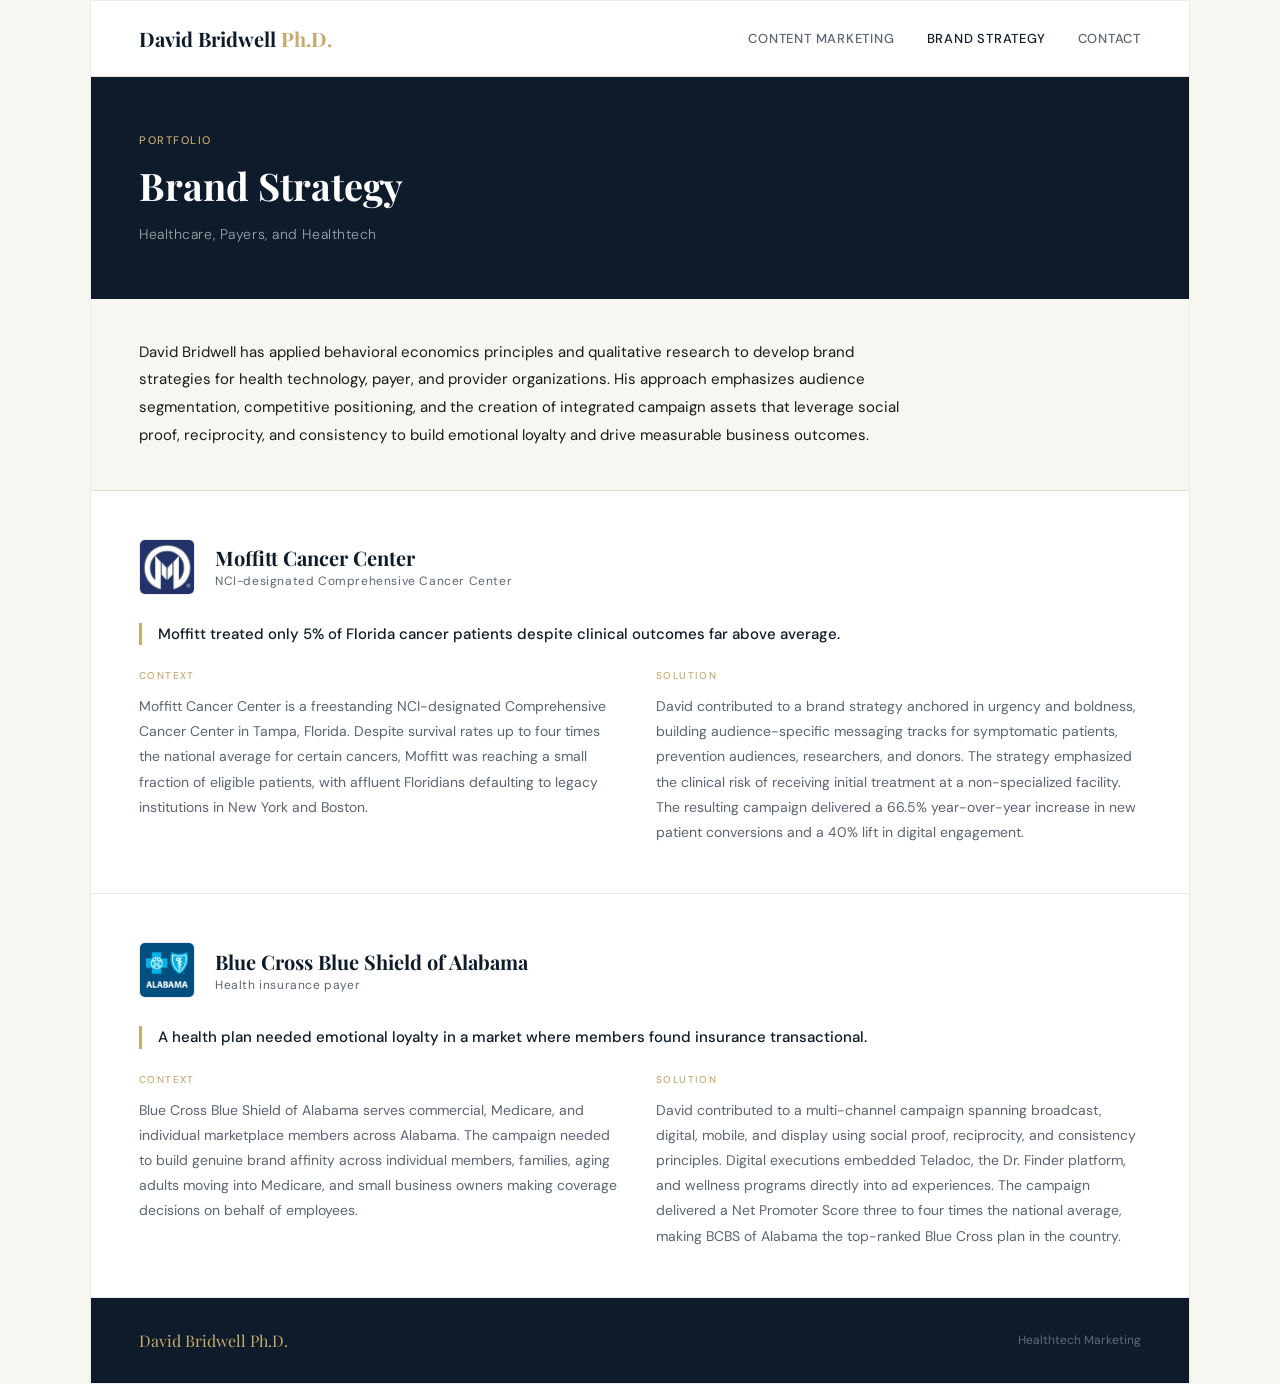
==== brand-strategy.html @ f3b4361e "Initial build of davidbridwell.info portfolio site Multi-page portfolio with homepage, content marke" ====
<!DOCTYPE html>
<html lang="en">
<head>
  <meta charset="UTF-8">
  <meta name="viewport" content="width=device-width, initial-scale=1.0">
  <title>Brand Strategy — David Bridwell Ph.D.</title>
  <link rel="stylesheet" href="styles.css">
</head>
<body>
  <div class="site-wrap">

    <nav class="site-nav">
      <a href="index.html" class="site-logo">David Bridwell <span>Ph.D.</span></a>
      <div class="nav-links">
        <a href="content-marketing.html" class="nav-link">Content Marketing</a>
        <a href="brand-strategy.html" class="nav-link active">Brand Strategy</a>
        <a href="contact.html" class="nav-link">Contact</a>
      </div>
    </nav>

    <div class="page-hero">
      <div class="page-eyebrow">Portfolio</div>
      <div class="page-title">Brand Strategy</div>
      <div class="page-subtitle">Healthcare, Payers, and Healthtech</div>
    </div>

    <div class="page-summary">
      <p>David Bridwell has applied behavioral economics principles and qualitative research to develop brand strategies for health technology, payer, and provider organizations. His approach emphasizes audience segmentation, competitive positioning, and the creation of integrated campaign assets that leverage social proof, reciprocity, and consistency to build emotional loyalty and drive measurable business outcomes.</p>
    </div>

    <div class="client-section">
      <div class="client-header">
        <div class="client-logo-box">
          <img src="assets/images/Moffitt Cancer Center.jpeg" alt="Moffitt Cancer Center">
        </div>
        <div>
          <div class="client-name">Moffitt Cancer Center</div>
          <div class="client-type">NCI-designated Comprehensive Cancer Center</div>
        </div>
      </div>
      <div class="challenge-header">Moffitt treated only 5% of Florida cancer patients despite clinical outcomes far above average.</div>
      <div class="client-body">
        <div class="client-col">
          <div class="client-col-label">Context</div>
          <p>Moffitt Cancer Center is a freestanding NCI-designated Comprehensive Cancer Center in Tampa, Florida. Despite survival rates up to four times the national average for certain cancers, Moffitt was reaching a small fraction of eligible patients, with affluent Floridians defaulting to legacy institutions in New York and Boston.</p>
        </div>
        <div class="client-col">
          <div class="client-col-label">Solution</div>
          <p>David contributed to a brand strategy anchored in urgency and boldness, building audience-specific messaging tracks for symptomatic patients, prevention audiences, researchers, and donors. The strategy emphasized the clinical risk of receiving initial treatment at a non-specialized facility. The resulting campaign delivered a 66.5% year-over-year increase in new patient conversions and a 40% lift in digital engagement.</p>
        </div>
      </div>
    </div>

    <div class="client-section">
      <div class="client-header">
        <div class="client-logo-box">
          <img src="assets/images/BCBS Alamaba.png" alt="Blue Cross Blue Shield of Alabama">
        </div>
        <div>
          <div class="client-name">Blue Cross Blue Shield of Alabama</div>
          <div class="client-type">Health insurance payer</div>
        </div>
      </div>
      <div class="challenge-header">A health plan needed emotional loyalty in a market where members found insurance transactional.</div>
      <div class="client-body">
        <div class="client-col">
          <div class="client-col-label">Context</div>
          <p>Blue Cross Blue Shield of Alabama serves commercial, Medicare, and individual marketplace members across Alabama. The campaign needed to build genuine brand affinity across individual members, families, aging adults moving into Medicare, and small business owners making coverage decisions on behalf of employees.</p>
        </div>
        <div class="client-col">
          <div class="client-col-label">Solution</div>
          <p>David contributed to a multi-channel campaign spanning broadcast, digital, mobile, and display using social proof, reciprocity, and consistency principles. Digital executions embedded Teladoc, the Dr. Finder platform, and wellness programs directly into ad experiences. The campaign delivered a Net Promoter Score three to four times the national average, making BCBS of Alabama the top-ranked Blue Cross plan in the country.</p>
        </div>
      </div>
    </div>

    <footer class="footer">
      <div class="footer-name">David Bridwell Ph.D.</div>
      <div class="footer-copy">Healthtech Marketing</div>
    </footer>

  </div>
</body>
</html>
---- styles.css ----
@import url('https://fonts.googleapis.com/css2?family=Playfair+Display:wght@400;500;700&family=DM+Sans:wght@300;400;500&display=swap');

* { box-sizing: border-box; margin: 0; padding: 0; }

:root {
  --navy: #0d1b2a;
  --navy-mid: #1a2e42;
  --slate: #2c4a6e;
  --accent: #c8a96e;
  --accent-light: #e8d5b0;
  --text: #1a1a1a;
  --text-muted: #5a6472;
  --bg: #f8f6f1;
  --white: #ffffff;
  --border: rgba(0,0,0,0.08);
  --rule: rgba(200,169,110,0.35);
}

body {
  font-family: 'DM Sans', sans-serif;
  background: var(--bg);
  color: var(--text);
}

.site-wrap {
  max-width: 1100px;
  margin: 0 auto;
  background: var(--white);
  border: 0.5px solid var(--border);
  min-height: 100vh;
}

/* NAV */
.site-nav {
  display: flex;
  align-items: center;
  justify-content: space-between;
  padding: 1.5rem 3rem;
  border-bottom: 1px solid var(--rule);
  background: var(--white);
}

.site-logo {
  font-family: 'Playfair Display', serif;
  font-size: 20px;
  font-weight: 700;
  color: var(--navy);
  text-decoration: none;
}

.site-logo span { color: var(--accent); }

.nav-links { display: flex; gap: 2rem; }

.nav-link {
  font-size: 13px;
  font-weight: 500;
  color: var(--text-muted);
  letter-spacing: 0.06em;
  text-transform: uppercase;
  text-decoration: none;
  transition: color 0.15s;
}

.nav-link:hover,
.nav-link.active { color: var(--navy); }

/* HERO */
.hero {
  display: grid;
  grid-template-columns: 2fr 1fr;
  min-height: 320px;
}

.hero-left {
  background: var(--navy);
  padding: 2.75rem 3rem;
  display: flex;
  flex-direction: column;
  justify-content: center;
  position: relative;
  overflow: hidden;
}

.hero-top {
  display: flex;
  align-items: flex-start;
  justify-content: space-between;
  gap: 1.25rem;
}

.hero-text { flex: 1; }

.hero-photo {
  width: 130px;
  height: 130px;
  border-radius: 50%;
  border: 3px solid var(--accent);
  object-fit: cover;
  object-position: top center;
  flex-shrink: 0;
}

.hero-eyebrow {
  font-size: 11px;
  font-weight: 500;
  letter-spacing: 0.14em;
  text-transform: uppercase;
  color: var(--accent);
  margin-bottom: 1.25rem;
}

.hero-name {
  font-family: 'Playfair Display', serif;
  font-size: 38px;
  font-weight: 700;
  color: var(--white);
  line-height: 1.15;
  margin-bottom: 0.5rem;
}

.hero-title {
  font-size: 13px;
  font-weight: 300;
  color: rgba(255,255,255,0.55);
  letter-spacing: 0.06em;
  text-transform: uppercase;
  margin-bottom: 2rem;
}

.hero-desc {
  font-size: 14px;
  line-height: 1.75;
  color: rgba(255,255,255,0.7);
  margin-top: 1.5rem;
}

.hero-right {
  background: var(--accent);
  padding: 4rem 3rem;
  display: flex;
  flex-direction: column;
  justify-content: flex-end;
}

.hero-stat { margin-bottom: 1.5rem; }

.hero-stat-num {
  font-family: 'Playfair Display', serif;
  font-size: 36px;
  font-weight: 700;
  color: var(--navy);
  line-height: 1;
}

.hero-stat-label {
  font-size: 12px;
  font-weight: 500;
  letter-spacing: 0.05em;
  color: var(--navy-mid);
  margin-top: 4px;
}

/* SECTIONS */
.section { padding: 3rem; }

.section-label {
  font-size: 11px;
  font-weight: 500;
  letter-spacing: 0.14em;
  text-transform: uppercase;
  color: var(--accent);
  margin-bottom: 2rem;
  padding-bottom: 0.75rem;
  border-bottom: 1px solid var(--rule);
}

.news-grid {
  display: grid;
  grid-template-columns: repeat(3, 1fr);
  gap: 1.5rem;
}

.news-card {
  border: 0.5px solid var(--border);
  border-radius: 2px;
  padding: 1.5rem;
  position: relative;
  overflow: hidden;
}

.news-card::before {
  content: '';
  position: absolute;
  top: 0; left: 0; right: 0;
  height: 3px;
  background: var(--accent);
}

.news-co {
  font-size: 11px;
  font-weight: 500;
  letter-spacing: 0.1em;
  text-transform: uppercase;
  color: var(--text-muted);
  margin-bottom: 0.75rem;
}

.news-headline {
  font-family: 'Playfair Display', serif;
  font-size: 15px;
  font-weight: 500;
  color: var(--navy);
  line-height: 1.45;
  margin-bottom: 0.75rem;
}

.news-body {
  font-size: 13px;
  line-height: 1.7;
  color: var(--text-muted);
}

.news-link {
  font-size: 12px;
  font-weight: 500;
  color: var(--accent);
  letter-spacing: 0.04em;
  text-transform: uppercase;
  margin-top: 1rem;
  display: inline-block;
  text-decoration: none;
  transition: opacity 0.15s;
}

.news-link:hover { opacity: 0.75; }

/* PAGE INTERIORS */
.page-hero {
  background: var(--navy);
  padding: 3.5rem 3rem;
}

.page-eyebrow {
  font-size: 11px;
  font-weight: 500;
  letter-spacing: 0.14em;
  text-transform: uppercase;
  color: var(--accent);
  margin-bottom: 1rem;
}

.page-title {
  font-family: 'Playfair Display', serif;
  font-size: 38px;
  font-weight: 700;
  color: var(--white);
  line-height: 1.2;
  margin-bottom: 1rem;
}

.page-subtitle {
  font-size: 14px;
  font-weight: 300;
  color: rgba(255,255,255,0.6);
  letter-spacing: 0.04em;
}

.page-summary {
  padding: 2.5rem 3rem;
  background: var(--bg);
  border-bottom: 1px solid var(--rule);
}

.page-summary p {
  font-size: 15px;
  line-height: 1.85;
  color: var(--text);
  max-width: 760px;
}

/* CLIENT SECTIONS */
.client-section {
  padding: 3rem;
  border-bottom: 1px solid var(--border);
}

.client-section:last-child { border-bottom: none; }

.client-header {
  display: flex;
  align-items: center;
  gap: 1.25rem;
  margin-bottom: 1.75rem;
}

.client-logo-box {
  width: 56px;
  height: 56px;
  border-radius: 6px;
  overflow: hidden;
  flex-shrink: 0;
  border: 0.5px solid var(--border);
  background: var(--white);
  display: flex;
  align-items: center;
  justify-content: center;
}

.client-logo-box img {
  width: 100%;
  height: 100%;
  object-fit: cover;
}

.client-name {
  font-family: 'Playfair Display', serif;
  font-size: 20px;
  font-weight: 700;
  color: var(--navy);
}

.client-type {
  font-size: 12px;
  color: var(--text-muted);
  letter-spacing: 0.05em;
  margin-top: 2px;
}

.challenge-header {
  font-size: 15px;
  font-weight: 500;
  color: var(--navy);
  margin-bottom: 1rem;
  padding-left: 1rem;
  border-left: 3px solid var(--accent);
  line-height: 1.5;
}

.client-body {
  display: grid;
  grid-template-columns: 1fr 1fr;
  gap: 2rem;
  margin-top: 1.5rem;
}

.client-col-label {
  font-size: 10px;
  font-weight: 500;
  letter-spacing: 0.14em;
  text-transform: uppercase;
  color: var(--accent);
  margin-bottom: 0.75rem;
}

.client-col p {
  font-size: 14px;
  line-height: 1.8;
  color: var(--text-muted);
}

/* RESUME PAGE */
.resume-page-hero {
  background: var(--navy);
  padding: 3.5rem 3rem;
  border-bottom: 3px solid var(--accent);
}

.resume-job-title {
  font-family: 'Playfair Display', serif;
  font-size: 36px;
  font-weight: 700;
  color: var(--white);
  line-height: 1.2;
  margin-bottom: 0.5rem;
}

.resume-tags {
  display: flex;
  gap: 0.5rem;
  flex-wrap: wrap;
  margin-top: 1rem;
}

.resume-tag {
  font-size: 11px;
  font-weight: 500;
  letter-spacing: 0.08em;
  text-transform: uppercase;
  color: var(--accent);
  border: 0.5px solid var(--accent);
  padding: 4px 10px;
  border-radius: 2px;
}

/* CONTACT */
.contact-wrap {
  padding: 4rem 3rem;
  max-width: 560px;
}

.contact-intro {
  font-size: 15px;
  line-height: 1.85;
  color: var(--text-muted);
  margin-bottom: 2.5rem;
}

.contact-field { margin-bottom: 1.25rem; }

.contact-label {
  font-size: 11px;
  font-weight: 500;
  letter-spacing: 0.1em;
  text-transform: uppercase;
  color: var(--text-muted);
  display: block;
  margin-bottom: 6px;
}

.contact-input {
  width: 100%;
  padding: 10px 14px;
  border: 0.5px solid var(--border);
  background: var(--bg);
  font-family: 'DM Sans', sans-serif;
  font-size: 14px;
  color: var(--text);
  border-radius: 2px;
  outline: none;
  transition: border-color 0.15s;
}

.contact-input:focus { border-color: var(--accent); }

.contact-textarea {
  height: 120px;
  resize: vertical;
}

.contact-btn {
  background: var(--navy);
  color: var(--white);
  border: none;
  padding: 12px 28px;
  font-family: 'DM Sans', sans-serif;
  font-size: 13px;
  font-weight: 500;
  letter-spacing: 0.06em;
  text-transform: uppercase;
  cursor: pointer;
  margin-top: 0.5rem;
  transition: background 0.15s;
}

.contact-btn:hover { background: var(--navy-mid); }

/* FOOTER */
.footer {
  background: var(--navy);
  padding: 2rem 3rem;
  display: flex;
  justify-content: space-between;
  align-items: center;
}

.footer-copy {
  font-size: 12px;
  color: rgba(255,255,255,0.35);
}

.footer-name {
  font-family: 'Playfair Display', serif;
  font-size: 16px;
  color: var(--accent);
}

/* RESPONSIVE */
@media (max-width: 768px) {
  .hero { grid-template-columns: 1fr; }
  .hero-right { padding: 2rem 2rem; }
  .news-grid { grid-template-columns: 1fr; }
  .client-body { grid-template-columns: 1fr; }
  .site-nav { padding: 1.25rem 1.5rem; }
  .hero-left { padding: 2rem 1.5rem; }
  .section { padding: 2rem 1.5rem; }
  .page-hero { padding: 2.5rem 1.5rem; }
  .page-summary { padding: 1.75rem 1.5rem; }
  .client-section { padding: 2rem 1.5rem; }
  .contact-wrap { padding: 2.5rem 1.5rem; }
  .footer { padding: 1.5rem; flex-direction: column; gap: 0.5rem; text-align: center; }
  .resume-page-hero { padding: 2.5rem 1.5rem; }
  .nav-links { gap: 1rem; }
}
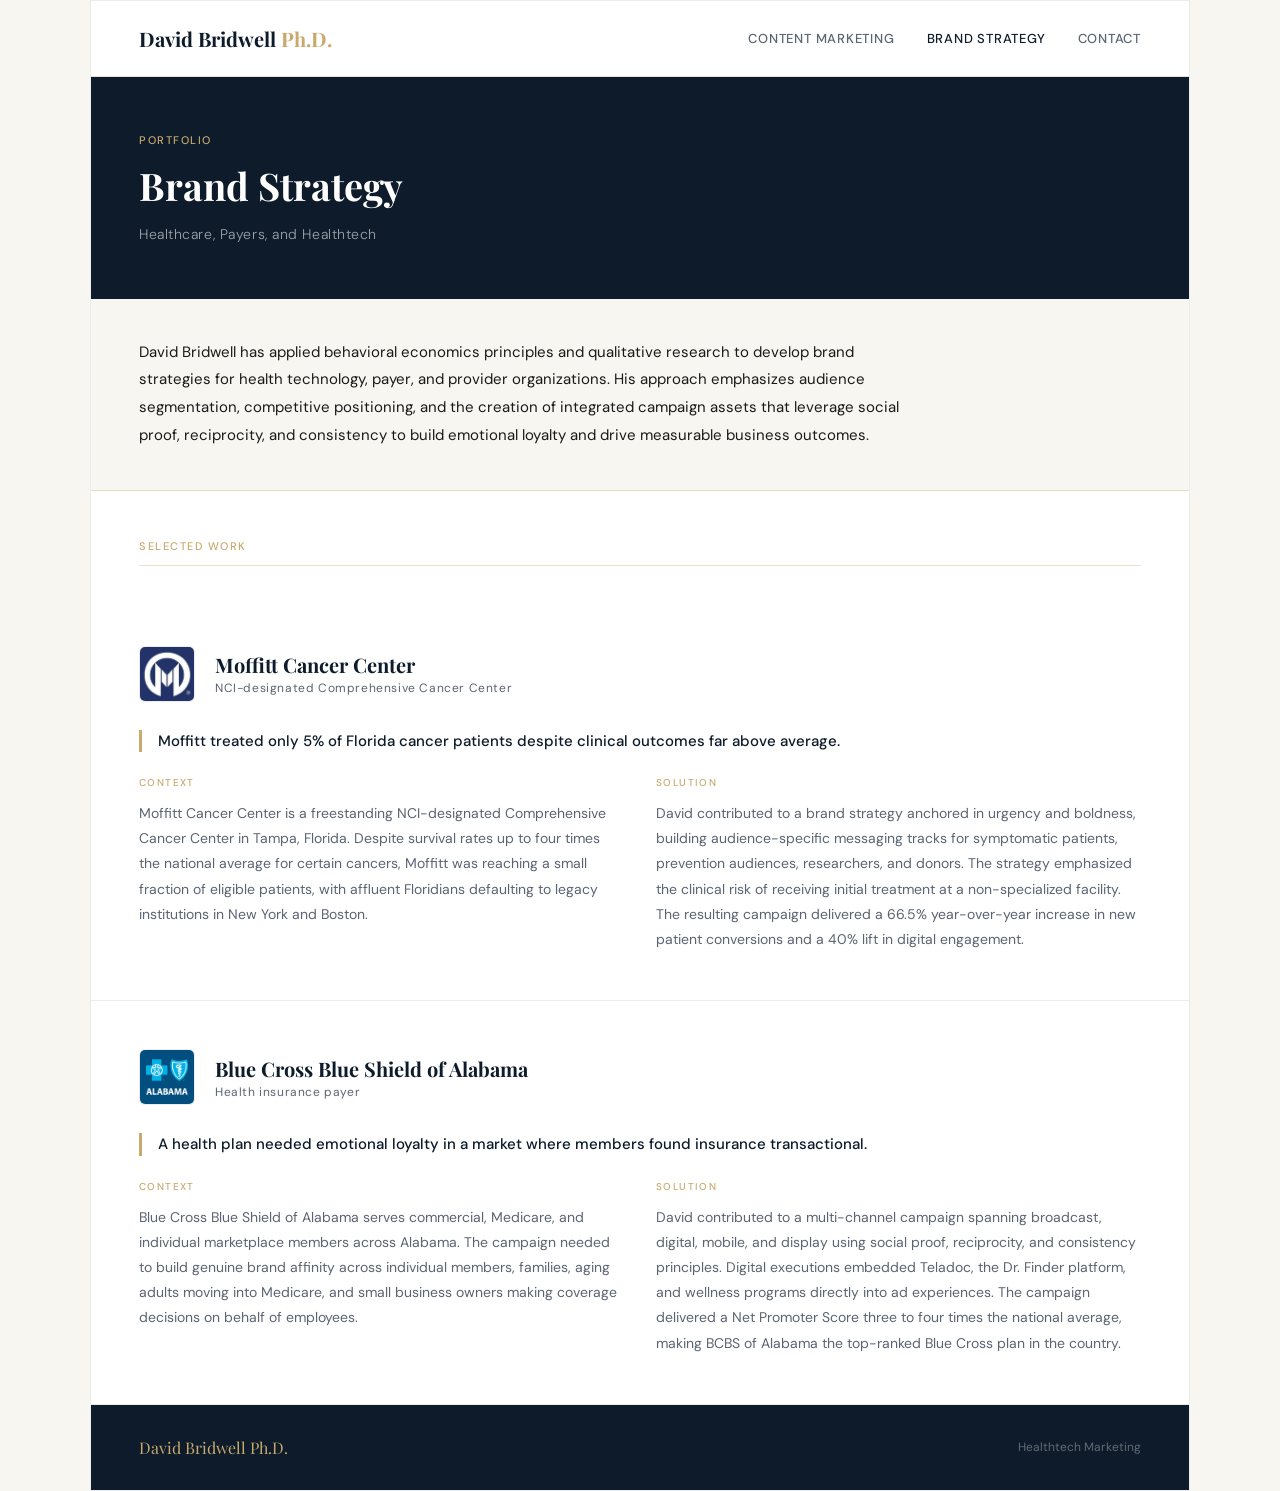
==== commit 24657619: "Add Selected Work heading to content marketing and brand strategy pages Co-Authored-By: Claude Sonne" ====
--- a/brand-strategy.html
+++ b/brand-strategy.html
@@ -26,6 +26,10 @@
 
     <div class="page-summary">
       <p>David Bridwell has applied behavioral economics principles and qualitative research to develop brand strategies for health technology, payer, and provider organizations. His approach emphasizes audience segmentation, competitive positioning, and the creation of integrated campaign assets that leverage social proof, reciprocity, and consistency to build emotional loyalty and drive measurable business outcomes.</p>
+    </div>
+
+    <div class="section" style="padding-bottom:0;">
+      <div class="section-label">Selected Work</div>
     </div>
 
     <div class="client-section">
--- a/styles.css
+++ b/styles.css
@@ -68,7 +68,7 @@
 /* HERO */
 .hero {
   display: grid;
-  grid-template-columns: 2fr 1fr;
+  grid-template-columns: 1fr;
   min-height: 320px;
 }
 
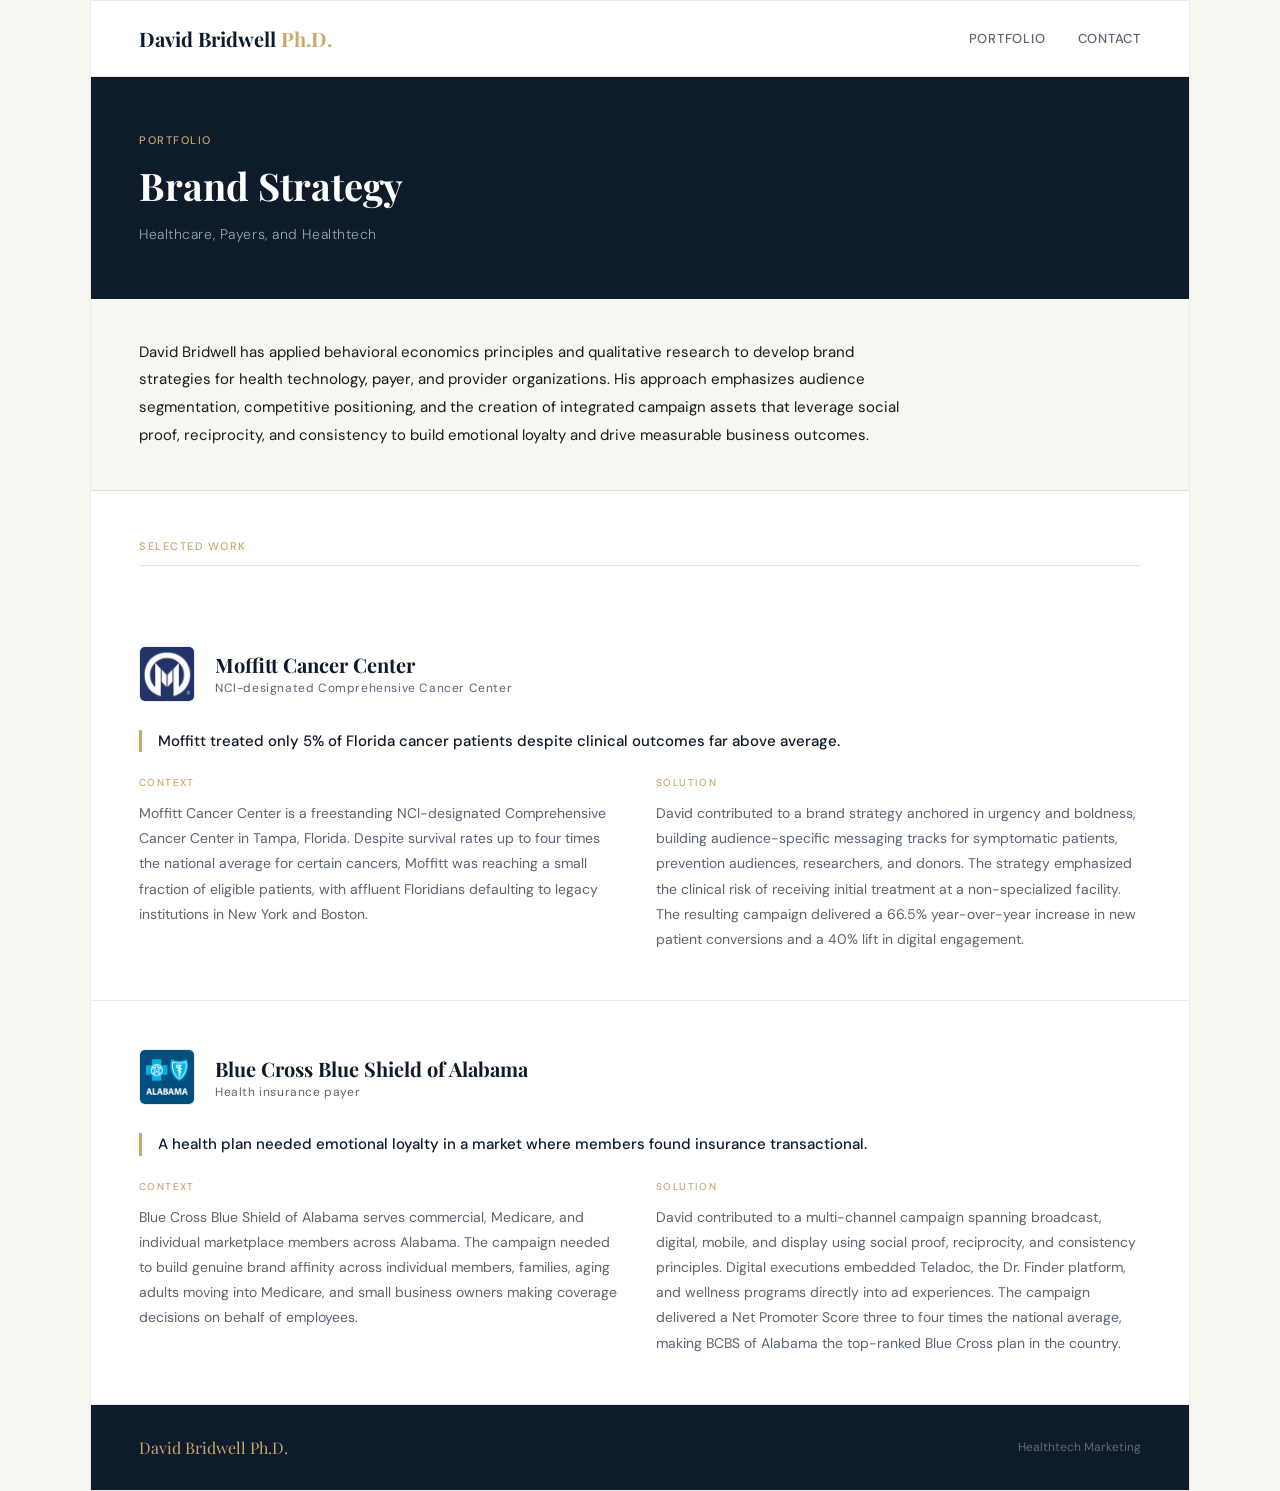
==== commit b9ace1b1: "Simplify nav to Portfolio and Contact only across all pages Co-Authored-By: Claude Sonnet 4.6 <norep" ====
--- a/brand-strategy.html
+++ b/brand-strategy.html
@@ -12,8 +12,7 @@
     <nav class="site-nav">
       <a href="index.html" class="site-logo">David Bridwell <span>Ph.D.</span></a>
       <div class="nav-links">
-        <a href="content-marketing.html" class="nav-link">Content Marketing</a>
-        <a href="brand-strategy.html" class="nav-link active">Brand Strategy</a>
+        <a href="portfolio.html" class="nav-link">Portfolio</a>
         <a href="contact.html" class="nav-link">Contact</a>
       </div>
     </nav>
--- a/styles.css
+++ b/styles.css
@@ -74,7 +74,7 @@
 
 .hero-left {
   background: var(--navy);
-  padding: 2.75rem 3rem;
+  padding: 2.75rem 2.75rem 2.75rem 4.5rem;
   display: flex;
   flex-direction: column;
   justify-content: center;
@@ -107,7 +107,7 @@
   letter-spacing: 0.14em;
   text-transform: uppercase;
   color: var(--accent);
-  margin-bottom: 1.25rem;
+  margin-bottom: 0.75rem;
 }
 
 .hero-name {
@@ -116,7 +116,7 @@
   font-weight: 700;
   color: var(--white);
   line-height: 1.15;
-  margin-bottom: 0.5rem;
+  margin-bottom: 0.75rem;
 }
 
 .hero-title {
